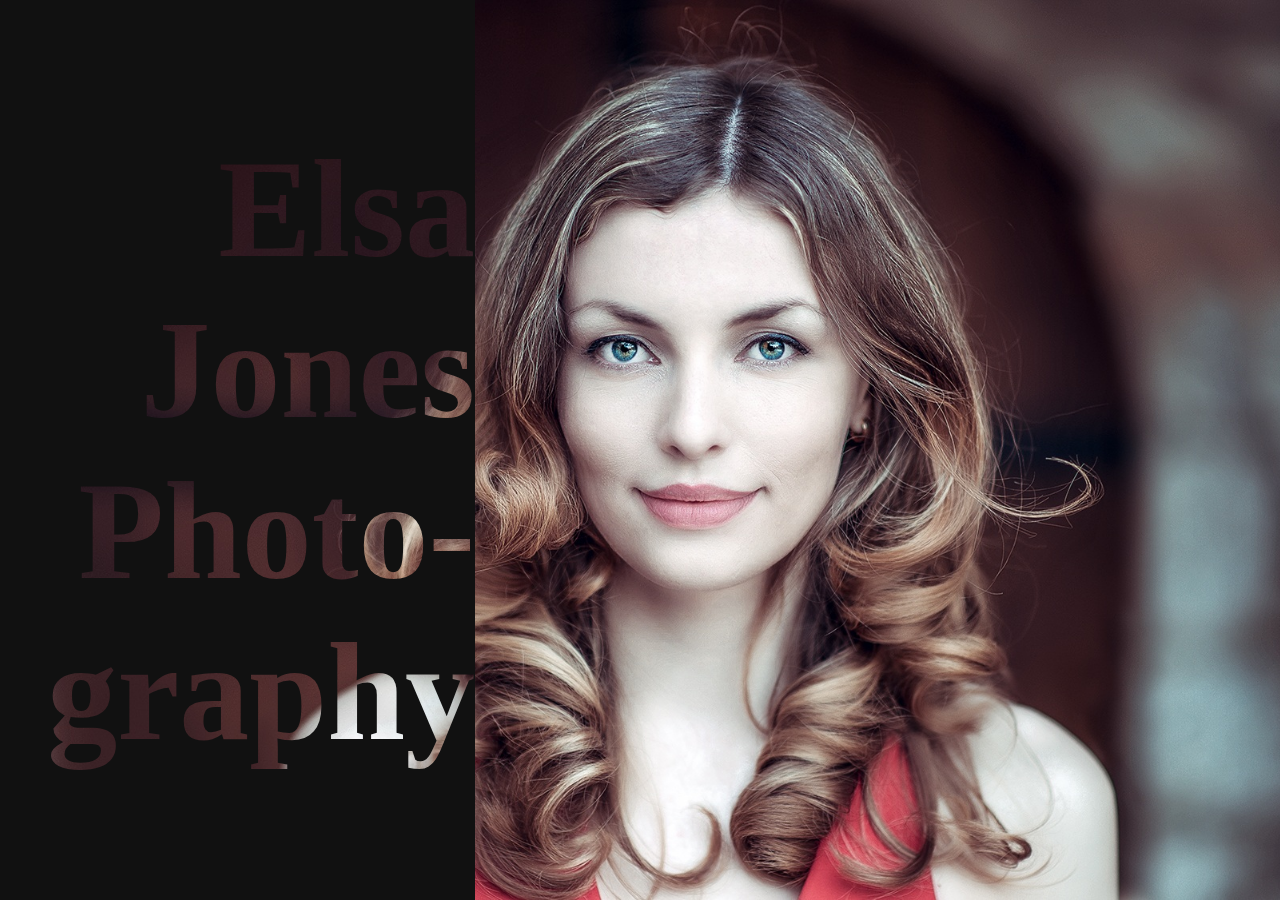
==== production/index.html @ 564fcce5 "add header" ====
<!DOCTYPE html>
<html>
<head>
  <meta charset="utf-8">
  <title>
    Elsa Jones Photography
  </title>
  <link rel="stylesheet" href="style.css">
  <script src="script.js"></script>
</head>
<body>
  <header>
    <div class="flexwrap">
    <h1>Elsa<br>Jones<br>Photo-<br>graphy</h1>
    </div>
      <div class="right"></div>
      
  </header>
</body>
</html>
---- production/style.css ----
* {
  margin: 0;
  padding: 0; }

html {
  font-size: 62.5%; }

body {
  background: #111; }

header {
  display: flex; }

.right {
  flex-grow: 1;
  height: 100vh;
  min-width: 50vw;
  background: url(images/head.jpg);
  background-attachment: fixed;
  background-size: cover;
  background-position: top center; }

.flexwrap {
  flex-grow: 1;
  display: flex;
  flex-direction: column;
  justify-content: center;
  max-width: 475px;
  height: 100vh; }

h1 {
  font-size: 15vw;
  background: url(images/head.jpg);
  background-attachment: fixed;
  background-size: cover;
  background-position: top center;
  background-clip: text;
  -webkit-background-clip: text;
  -webkit-text-fill-color: transparent;
  text-align: right; }

@media screen and (min-width: 950px) {
  h1 {
    font-size: 14rem; } }

/*# sourceMappingURL=style.css.map */
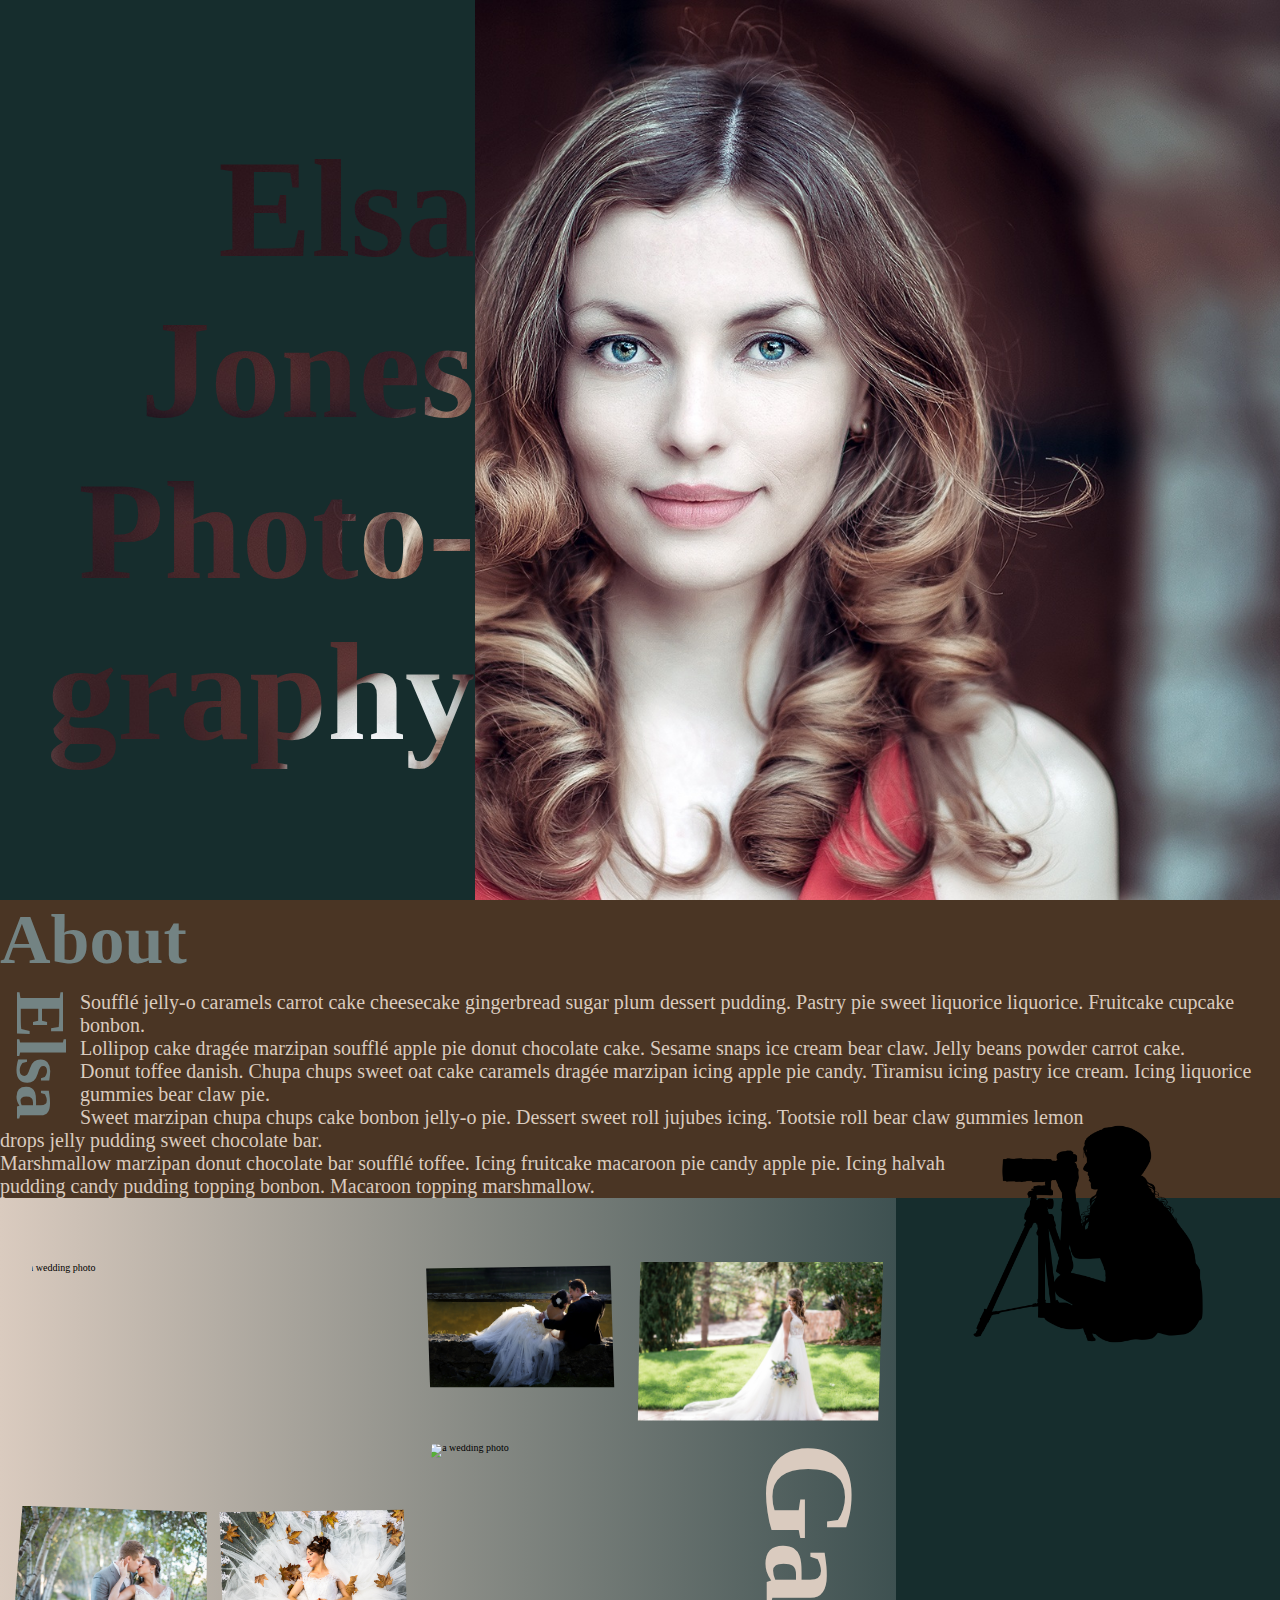
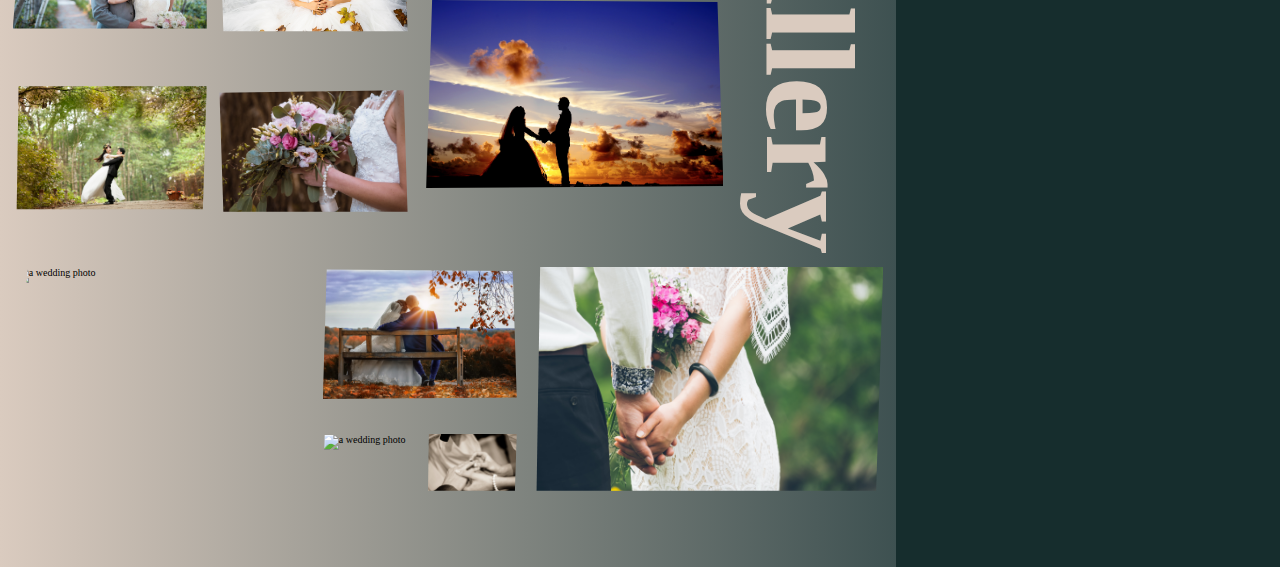
==== commit bd41e958: "add about section, grid to gallery, gallery switching functions" ====
--- a/production/index.html
+++ b/production/index.html
@@ -6,15 +6,48 @@
     Elsa Jones Photography
   </title>
   <link rel="stylesheet" href="style.css">
-  <script src="script.js"></script>
+  <script src="script.js" defer></script>
 </head>
 <body>
   <header>
     <div class="flexwrap">
-    <h1>Elsa<br>Jones<br>Photo-<br>graphy</h1>
+      <h1>Elsa<br>Jones<br>Photo- <br>graphy</h1>
     </div>
-      <div class="right"></div>
-      
+    <div class="right"></div>
   </header>
+  <main>
+    <section>
+      <h2>
+        About 
+      </h2>
+      <br>
+      <h2 class="vert left">
+        Elsa
+      </h2>
+      <p>Soufflé jelly-o caramels carrot cake cheesecake gingerbread sugar plum dessert pudding. Pastry pie sweet liquorice liquorice. Fruitcake cupcake bonbon.</p>
+      <p>Lollipop cake dragée marzipan soufflé apple pie donut chocolate cake. Sesame snaps ice cream bear claw. Jelly beans powder carrot cake.</p>
+      <p>Donut toffee danish. Chupa chups sweet oat cake caramels dragée marzipan icing apple pie candy. Tiramisu icing pastry ice cream. Icing liquorice gummies bear claw pie.</p>
+      <img src="images/elsa.png" alt="A woman taking a photo in siloutte">
+      <p>Sweet marzipan chupa chups cake bonbon jelly-o pie. Dessert sweet roll jujubes icing. Tootsie roll bear claw gummies lemon drops jelly pudding sweet chocolate bar.</p>
+      <p>Marshmallow marzipan donut chocolate bar soufflé toffee. Icing fruitcake macaroon pie candy apple pie. Icing halvah pudding candy pudding topping bonbon. Macaroon topping marshmallow.</p>   
+    </section>
+    <article>
+      <h3 class="vert">Gallery</h3>
+      <img src="images/1.jpg" alt="a wedding photo" class="img1 xl">
+      <img src="images/2.jpg" alt="a wedding photo" class="img2 reg">
+      <img src="images/3.jpg" alt="a wedding photo" class="img3 large">
+      <img src="images/4.jpg" alt="a wedding photo" class="img4 reg">
+      <img src="images/5.jpg" alt="a wedding photo" class="img5 reg">
+      <img src="images/6.jpg" alt="a wedding photo" class="img6 reg">
+      <img src="images/7.jpg" alt="a wedding photo" class="img7 large">
+      <img src="images/8.jpg" alt="a wedding photo" class="img8 reg">
+      <img src="images/9.jpg" alt="a wedding photo" class="img9 large">
+      <img src="images/10.jpg" alt="a wedding photo" class="img10 reg">
+      <img src="images/11.jpg" alt="a wedding photo" class="img11 reg">
+      <img src="images/12.jpg" alt="a wedding photo" class="img12 large">
+      <img src="images/13.jpg" alt="a wedding photo" class="img13">
+      <img src="images/14.jpg" alt="a wedding photo" class="img14">
+    </article>
+  </main>
 </body>
 </html>--- a/production/style.css
+++ b/production/style.css
@@ -6,10 +6,11 @@
   font-size: 62.5%; }
 
 body {
-  background: #111; }
+  background: #162D2D; }
 
 header {
-  display: flex; }
+  display: flex;
+  min-height: 70vw; }
 
 .right {
   flex-grow: 1;
@@ -34,11 +35,118 @@
   background-attachment: fixed;
   background-size: cover;
   background-position: top center;
+  -webkit-background-clip: text;
   background-clip: text;
-  -webkit-background-clip: text;
   -webkit-text-fill-color: transparent;
+  text-fill-color: transparent;
   text-align: right; }
 
+section {
+  background: #4A3524;
+  color: #738383; }
+
+.vert {
+  writing-mode: vertical-lr; }
+
+h2 {
+  color: #738383;
+  font-size: 7rem; }
+
+.left {
+  display: inline-block;
+  float: left; }
+
+p {
+  font-size: 2rem;
+  color: #DACBBF; }
+
+section img {
+  width: 30vw;
+  float: right;
+  shape-outside: url(images/elsa.png); }
+
+article {
+  display: grid;
+  grid: auto/repeat(8, 1fr);
+  grid-gap: 1vw;
+  grid-auto-flow: dense;
+  padding: 5vw 1vw;
+  background: #3E5151;
+  /* fallback for old browsers */
+  background: -webkit-linear-gradient(to right, #DACBBF, #3E5151);
+  /* Chrome 10-25, Safari 5.1-6 */
+  background: linear-gradient(to right, #DACBBF, #3E5151);
+  /* W3C, IE 10+/ Edge, Firefox 16+, Chrome 26+, Opera 12+, Safari 7+ */ }
+
+h3 {
+  color: #DACBBF;
+  font-size: 10vw;
+  text-align: center;
+  grid-column: 8;
+  grid-row: 3 / span 6;
+  transition: opacity .5s; }
+
+.reg {
+  grid-column: span 2;
+  grid-row: span 2; }
+
+.large {
+  grid-column: span 3;
+  grid-row: span 3; }
+
+.xl {
+  grid-column: span 4;
+  grid-row: span 4; }
+
+img {
+  width: 100%;
+  transition: opacity 1s; }
+
+.img1 {
+  clip-path: polygon(5% 0%, 100% 5%, 100% 95%, 0% 95%); }
+
+.img2 {
+  clip-path: polygon(0% 5%, 95% 3%, 97% 97%, 2% 97%); }
+
+.img3 {
+  clip-path: polygon(2% 2%, 98% 3%, 100% 96%, 0% 97%); }
+
+.img4 {
+  clip-path: polygon(3% 0%, 100% 0%, 98% 95%, 2% 95%); }
+
+.img5 {
+  clip-path: polygon(5% 0%, 100% 5%, 100% 95%, 0% 95%); }
+
+.img6 {
+  clip-path: polygon(0% 5%, 95% 3%, 97% 97%, 2% 97%); }
+
+.img7 {
+  clip-path: polygon(2% 2%, 98% 3%, 100% 96%, 0% 97%); }
+
+.img8 {
+  clip-path: polygon(3% 0%, 100% 0%, 98% 95%, 2% 95%); }
+
+.img9 {
+  clip-path: polygon(5% 0%, 100% 5%, 100% 95%, 0% 95%); }
+
+.img10 {
+  clip-path: polygon(0% 5%, 95% 3%, 97% 97%, 2% 97%); }
+
+.img11 {
+  clip-path: polygon(2% 2%, 98% 3%, 100% 96%, 0% 97%); }
+
+.img12 {
+  clip-path: polygon(3% 0%, 100% 0%, 98% 95%, 2% 95%); }
+
+.img13 {
+  clip-path: polygon(2% 2%, 98% 3%, 100% 96%, 0% 97%); }
+
+.img14 {
+  clip-path: polygon(3% 0%, 100% 0%, 98% 95%, 2% 95%); }
+
+@supports (display: grid) {
+  img {
+    margin: 0; } }
 @media screen and (min-width: 950px) {
   h1 {
     font-size: 14rem; } }
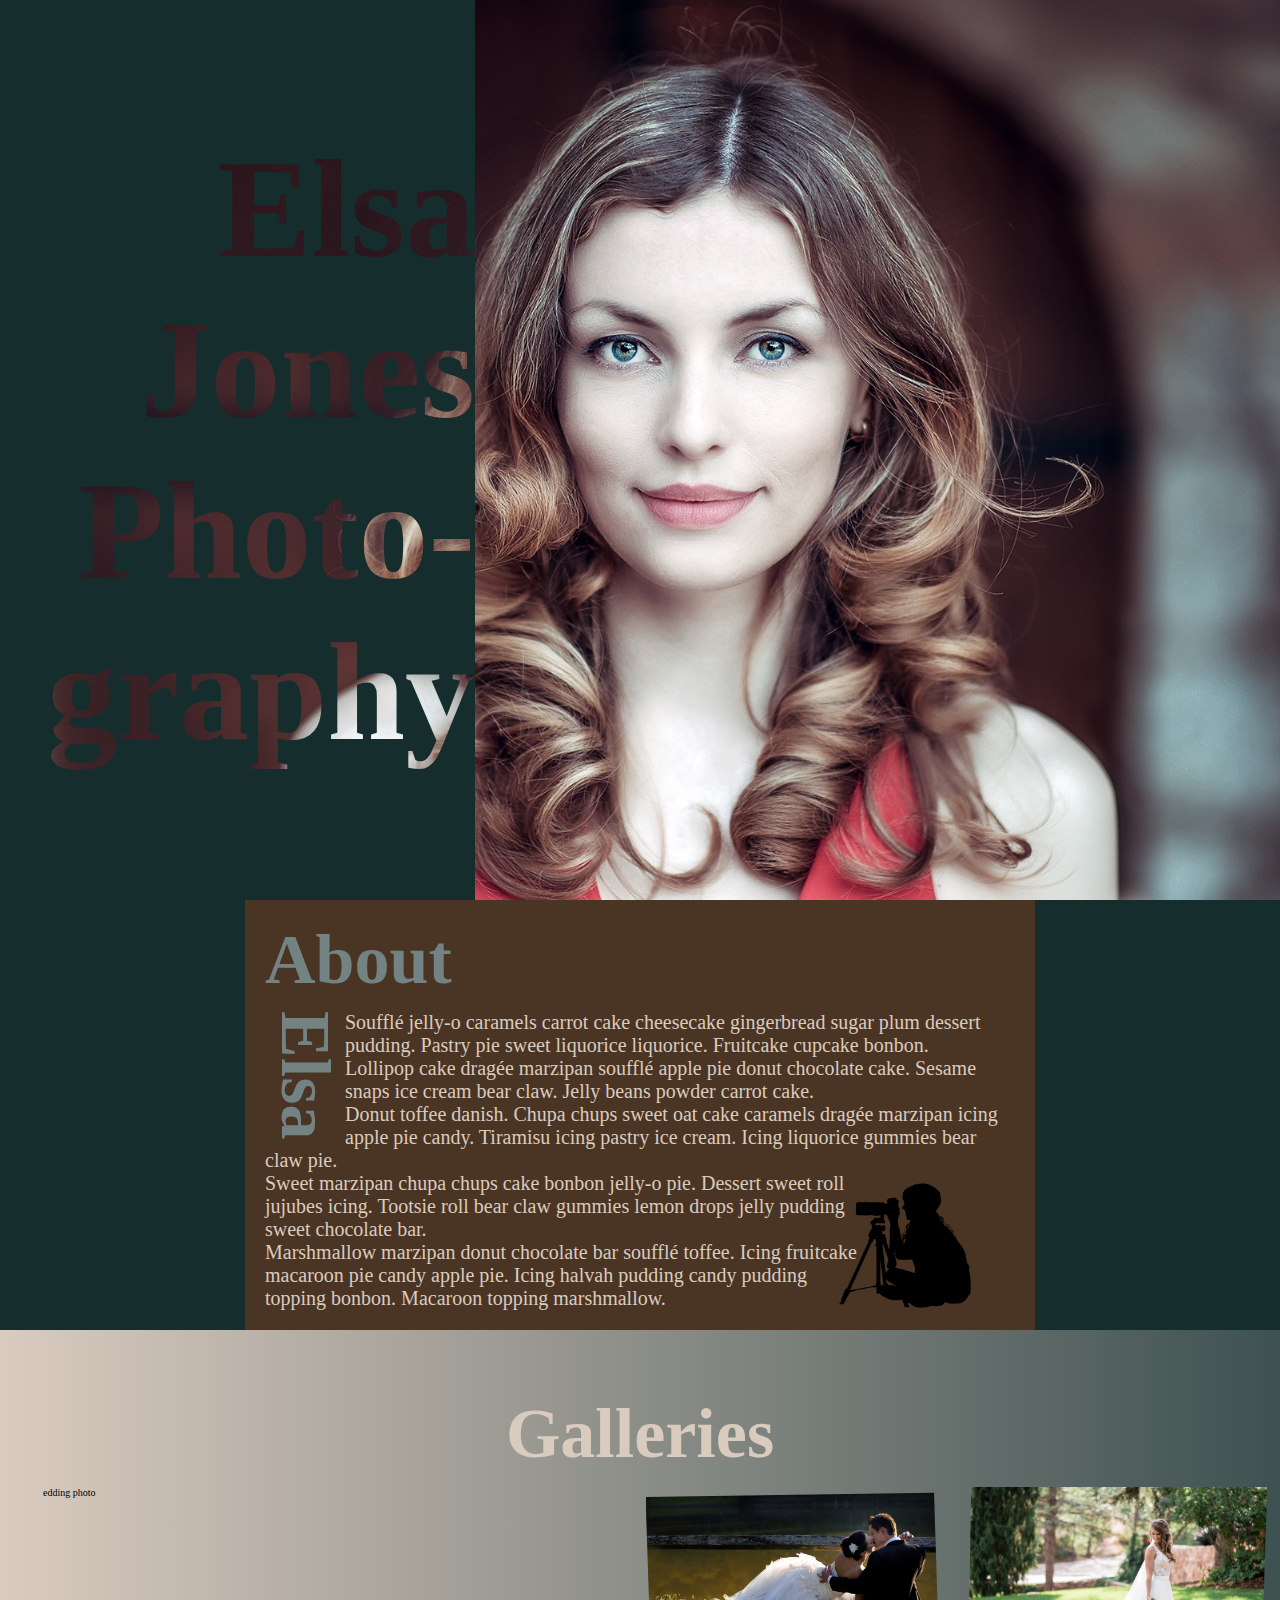
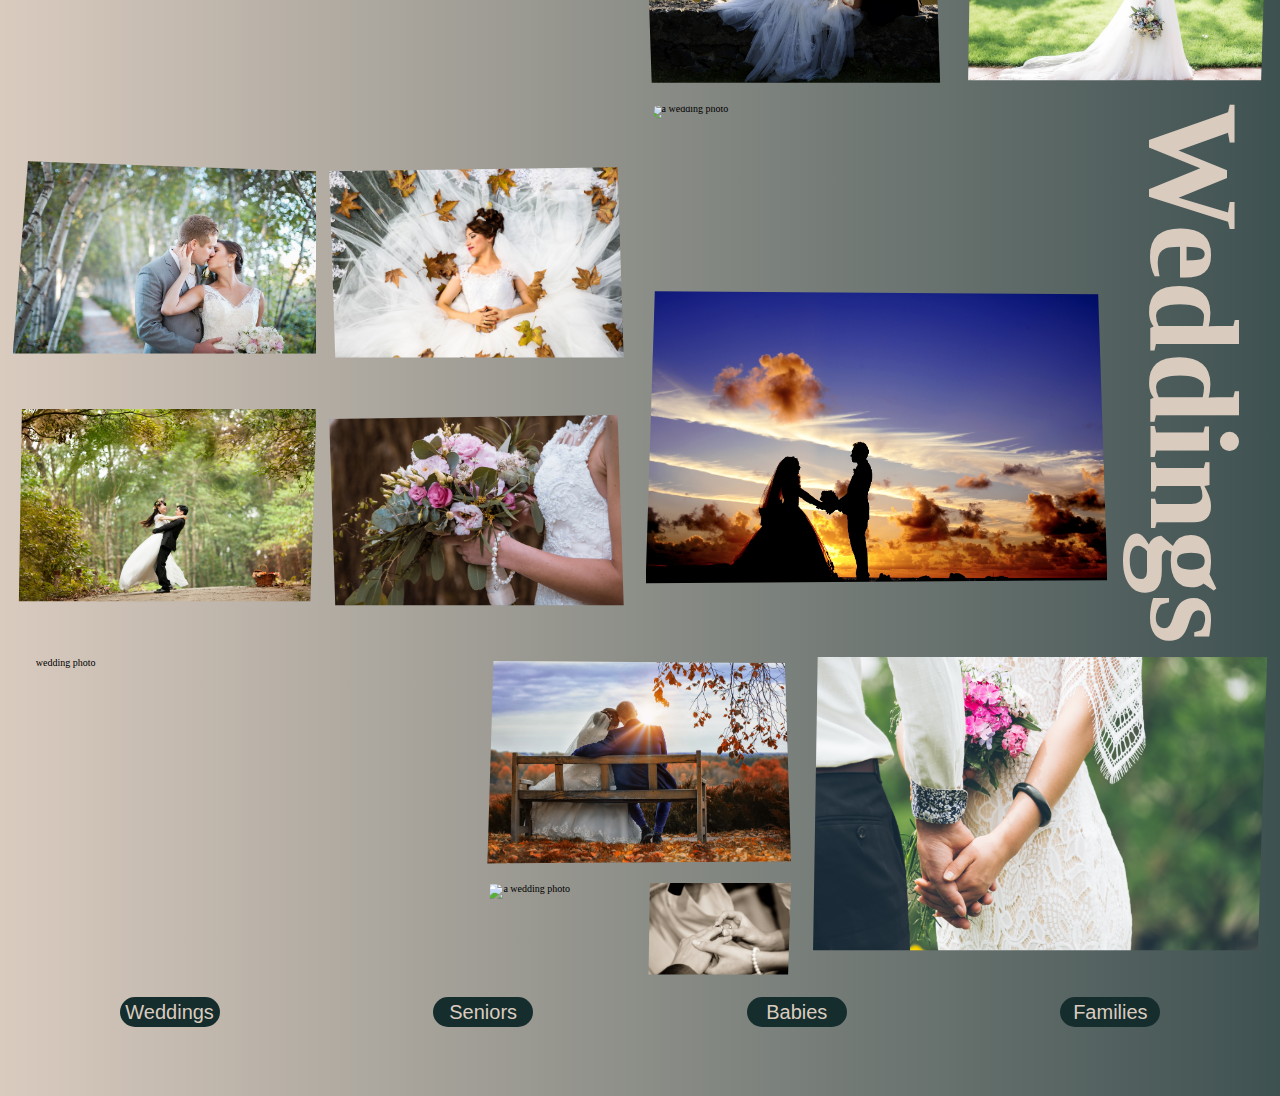
==== commit 9af725d0: "add gallery buttons, about section max-width, large image popup and slideshow functions, last 2 gall" ====
--- a/production/index.html
+++ b/production/index.html
@@ -15,6 +15,9 @@
     </div>
     <div class="right"></div>
   </header>
+  <div class="hidden popup">
+    <img class="popup-image" src="">
+  </div>
   <main>
     <section>
       <h2>
@@ -32,21 +35,36 @@
       <p>Marshmallow marzipan donut chocolate bar soufflé toffee. Icing fruitcake macaroon pie candy apple pie. Icing halvah pudding candy pudding topping bonbon. Macaroon topping marshmallow.</p>   
     </section>
     <article>
-      <h3 class="vert">Gallery</h3>
-      <img src="images/1.jpg" alt="a wedding photo" class="img1 xl">
-      <img src="images/2.jpg" alt="a wedding photo" class="img2 reg">
-      <img src="images/3.jpg" alt="a wedding photo" class="img3 large">
-      <img src="images/4.jpg" alt="a wedding photo" class="img4 reg">
-      <img src="images/5.jpg" alt="a wedding photo" class="img5 reg">
-      <img src="images/6.jpg" alt="a wedding photo" class="img6 reg">
-      <img src="images/7.jpg" alt="a wedding photo" class="img7 large">
-      <img src="images/8.jpg" alt="a wedding photo" class="img8 reg">
-      <img src="images/9.jpg" alt="a wedding photo" class="img9 large">
+      <h2>Galleries</h2>
+      <h3 class="vert">Weddings</h3>
+      <img src="images/01.jpg" alt="a wedding photo" class="img1 xl">
+      <img src="images/02.jpg" alt="a wedding photo" class="img2 reg">
+      <img src="images/03.jpg" alt="a wedding photo" class="img3 large">
+      <img src="images/04.jpg" alt="a wedding photo" class="img4 reg">
+      <img src="images/05.jpg" alt="a wedding photo" class="img5 reg">
+      <img src="images/06.jpg" alt="a wedding photo" class="img6 reg">
+      <img src="images/07.jpg" alt="a wedding photo" class="img7 large">
+      <img src="images/08.jpg" alt="a wedding photo" class="img8 reg">
+      <img src="images/09.jpg" alt="a wedding photo" class="img9 large">
       <img src="images/10.jpg" alt="a wedding photo" class="img10 reg">
       <img src="images/11.jpg" alt="a wedding photo" class="img11 reg">
       <img src="images/12.jpg" alt="a wedding photo" class="img12 large">
       <img src="images/13.jpg" alt="a wedding photo" class="img13">
       <img src="images/14.jpg" alt="a wedding photo" class="img14">
+      <nav>
+        <button class="weddings">
+          Weddings
+        </button>
+        <button class="seniors">
+          Seniors
+        </button>
+        <button class="babies">
+          Babies
+        </button>
+        <button class="families">
+          Families
+        </button>
+      </nav>
     </article>
   </main>
 </body>
--- a/production/style.css
+++ b/production/style.css
@@ -6,11 +6,11 @@
   font-size: 62.5%; }
 
 body {
-  background: #162D2D; }
+  background: #162D2D;
+  z-index: 2; }
 
 header {
-  display: flex;
-  min-height: 70vw; }
+  display: flex; }
 
 .right {
   flex-grow: 1;
@@ -41,9 +41,35 @@
   text-fill-color: transparent;
   text-align: right; }
 
+.popup {
+  position: fixed;
+  display: flex;
+  justify-content: space-around;
+  height: 100vh;
+  width: 100vw;
+  left: 0;
+  top: 0;
+  background: rgba(0, 0, 0, 0.9);
+  z-index: 1; }
+
+.popup-image {
+  align-self: center;
+  flex: 0 0 auto;
+  max-width: 90vw;
+  max-height: 80vh;
+  width: auto;
+  height: auto;
+  clip-path: polygon(0% 5%, 95% 3%, 97% 97%, 2% 97%); }
+
+.hidden {
+  display: none; }
+
 section {
   background: #4A3524;
-  color: #738383; }
+  color: #738383;
+  max-width: 75rem;
+  margin: auto;
+  padding: 2rem; }
 
 .vert {
   writing-mode: vertical-lr; }
@@ -61,7 +87,7 @@
   color: #DACBBF; }
 
 section img {
-  width: 30vw;
+  width: 22rem;
   float: right;
   shape-outside: url(images/elsa.png); }
 
@@ -77,13 +103,17 @@
   /* Chrome 10-25, Safari 5.1-6 */
   background: linear-gradient(to right, #DACBBF, #3E5151);
   /* W3C, IE 10+/ Edge, Firefox 16+, Chrome 26+, Opera 12+, Safari 7+ */ }
+  article h2 {
+    grid-column: 1 / span 8;
+    text-align: center;
+    color: #DACBBF; }
 
 h3 {
   color: #DACBBF;
   font-size: 10vw;
   text-align: center;
   grid-column: 8;
-  grid-row: 3 / span 6;
+  grid-row: 4 / span 6;
   transition: opacity .5s; }
 
 .reg {
@@ -144,9 +174,26 @@
 .img14 {
   clip-path: polygon(3% 0%, 100% 0%, 98% 95%, 2% 95%); }
 
-@supports (display: grid) {
-  img {
-    margin: 0; } }
+nav {
+  grid-column: span 8;
+  display: flex;
+  justify-content: space-around;
+  align-content: space-around;
+  flex-wrap: wrap; }
+
+button {
+  height: 3rem;
+  width: 10rem;
+  font-size: 2rem;
+  padding: .3rem;
+  margin: .5rem;
+  background: #162D2D;
+  color: #DACBBF;
+  border-radius: 15px;
+  border: none; }
+  button:hover {
+    background: #3E5151; }
+
 @media screen and (min-width: 950px) {
   h1 {
     font-size: 14rem; } }
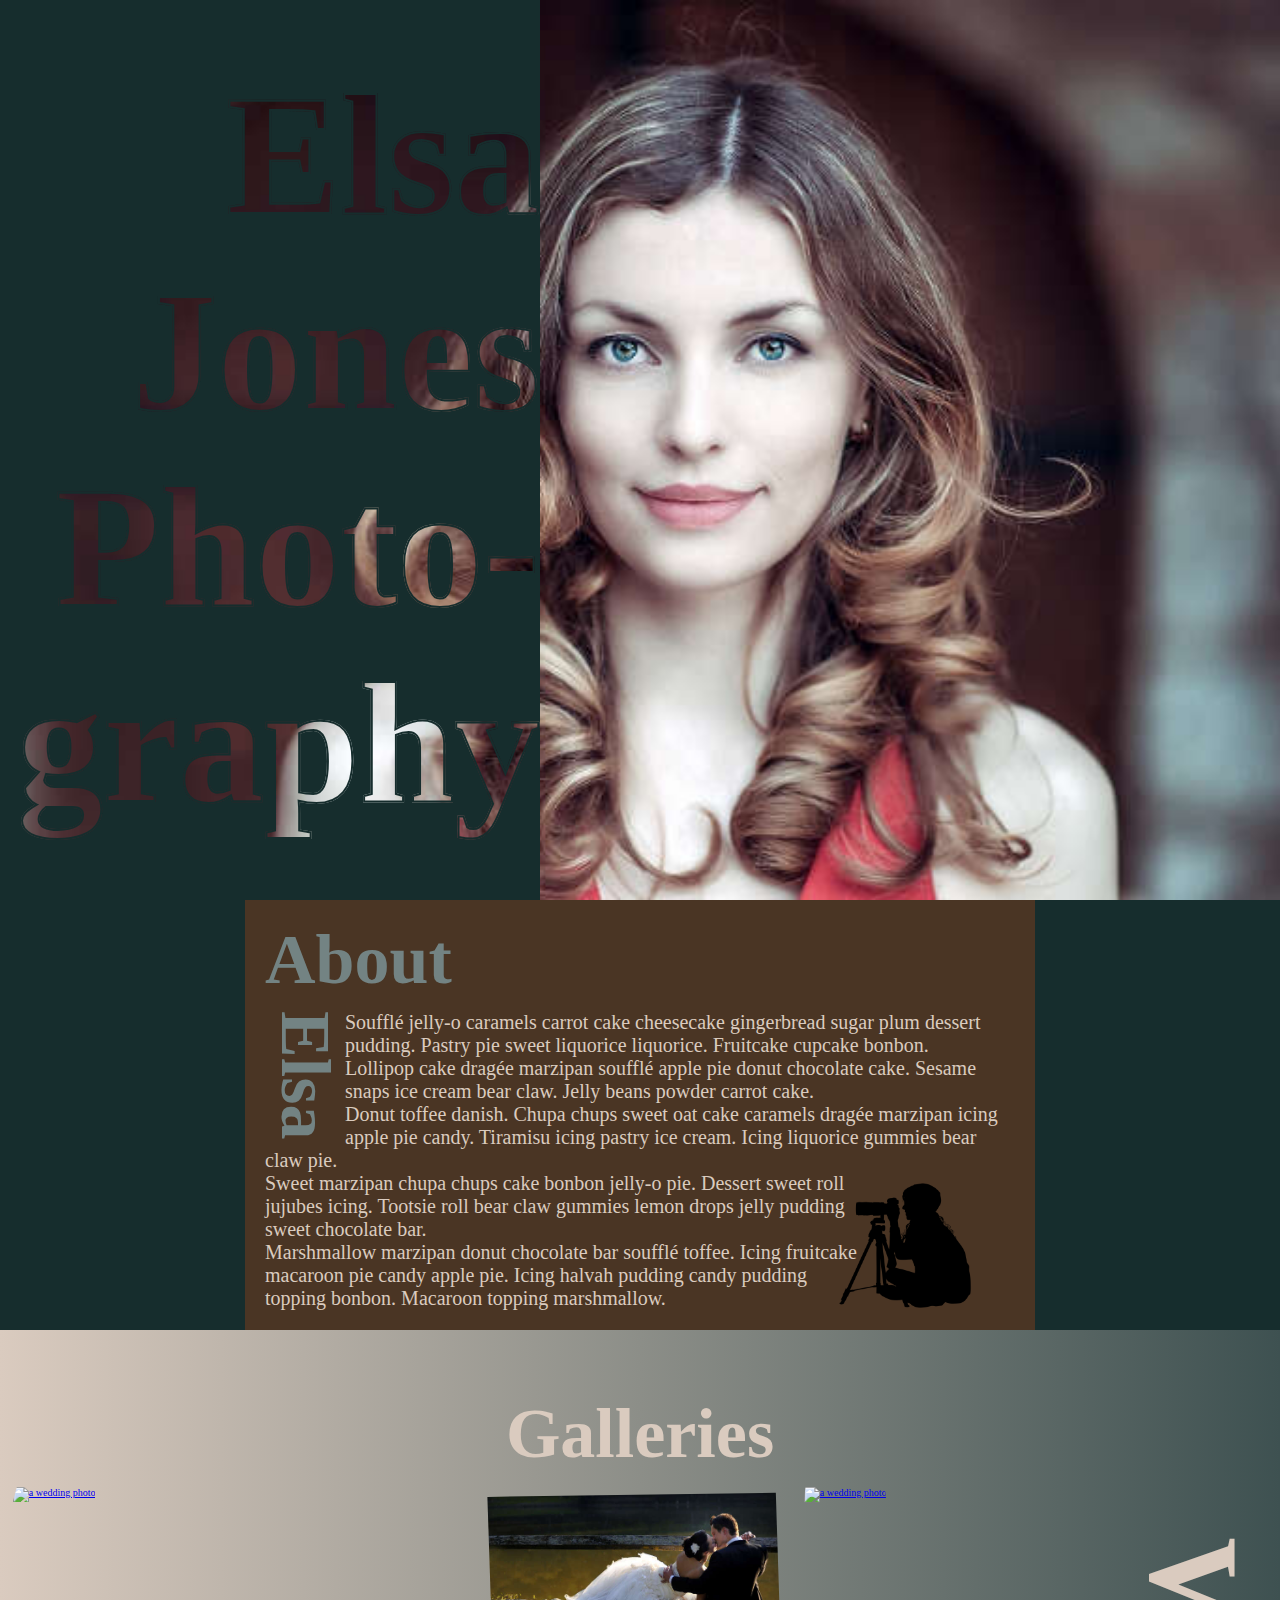
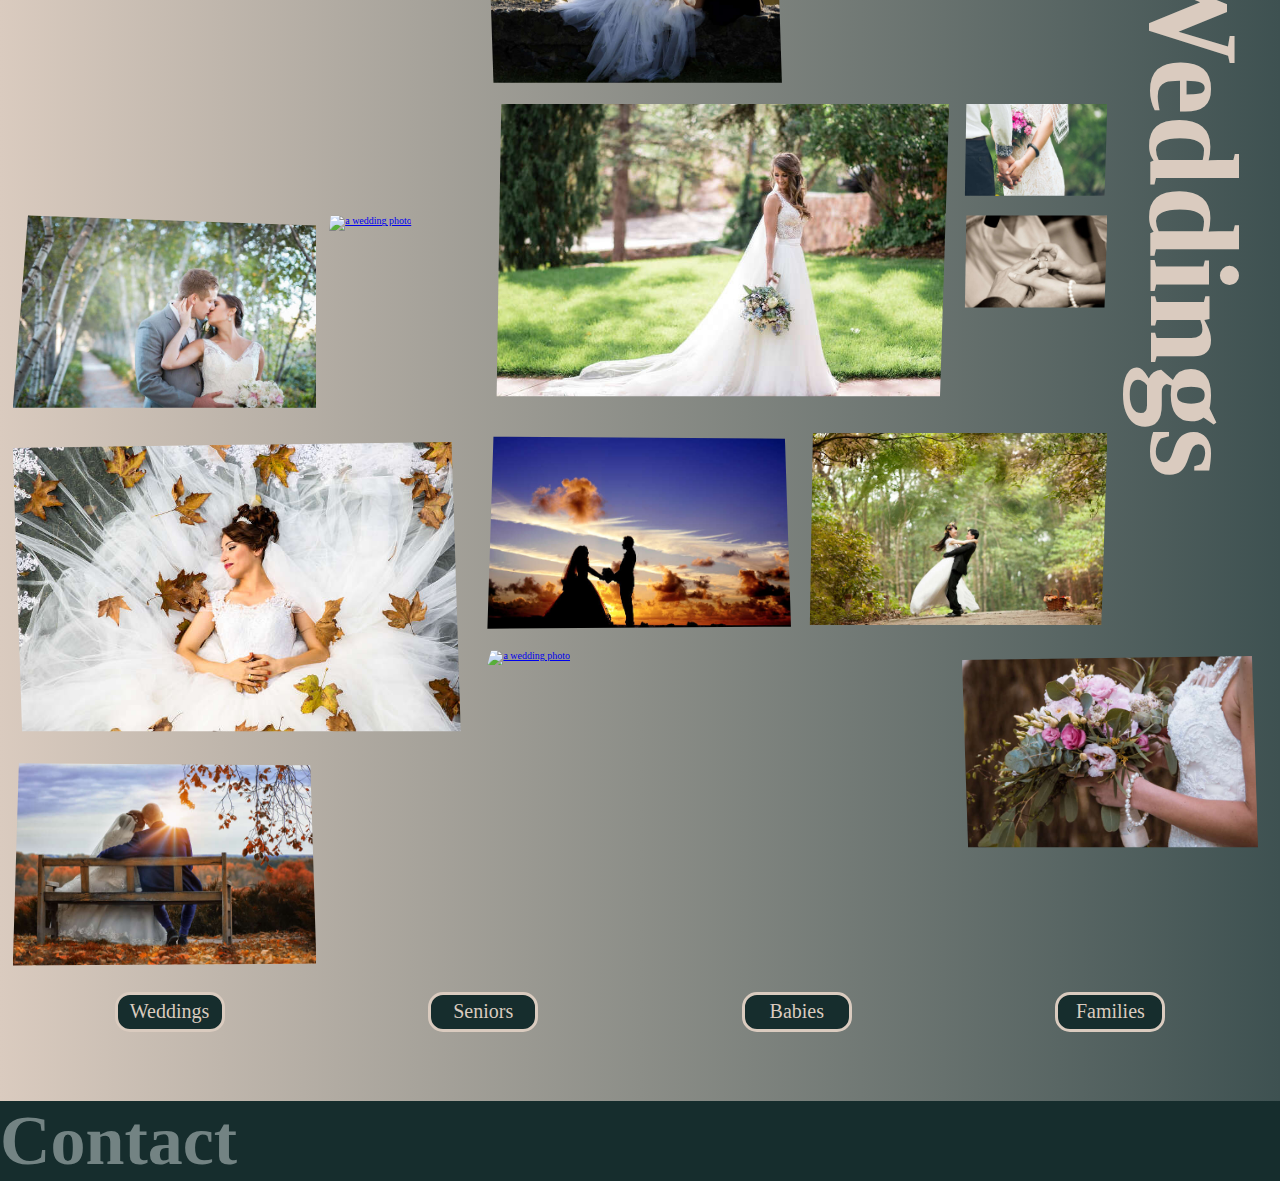
==== commit 18c624a1: "add larger mobile grid, X button to popup slideshow, keyboard accessibility, text-stroke to make hea" ====
--- a/production/index.html
+++ b/production/index.html
@@ -5,6 +5,7 @@
   <title>
     Elsa Jones Photography
   </title>
+  <meta name="viewport" content="width=device-width, initial-scale=1">
   <link rel="stylesheet" href="style.css">
   <script src="script.js" defer></script>
 </head>
@@ -16,7 +17,15 @@
     <div class="right"></div>
   </header>
   <div class="hidden popup">
-    <img class="popup-image" src="">
+    <button class="close">X</button>
+    <div class="image-flex-container">
+      <img class="popup-image" src="">
+    </div>
+    <div class="controls-flex-container">
+      <button class="arrow-left arrows">&#9655;</button> 
+      <button class="stop-button play-button"></button>
+      <button class="arrow-right arrows">&#9655;</button>
+    </div>
   </div>
   <main>
     <section>
@@ -37,35 +46,68 @@
     <article>
       <h2>Galleries</h2>
       <h3 class="vert">Weddings</h3>
-      <img src="images/01.jpg" alt="a wedding photo" class="img1 xl">
-      <img src="images/02.jpg" alt="a wedding photo" class="img2 reg">
-      <img src="images/03.jpg" alt="a wedding photo" class="img3 large">
-      <img src="images/04.jpg" alt="a wedding photo" class="img4 reg">
-      <img src="images/05.jpg" alt="a wedding photo" class="img5 reg">
-      <img src="images/06.jpg" alt="a wedding photo" class="img6 reg">
-      <img src="images/07.jpg" alt="a wedding photo" class="img7 large">
-      <img src="images/08.jpg" alt="a wedding photo" class="img8 reg">
-      <img src="images/09.jpg" alt="a wedding photo" class="img9 large">
-      <img src="images/10.jpg" alt="a wedding photo" class="img10 reg">
-      <img src="images/11.jpg" alt="a wedding photo" class="img11 reg">
-      <img src="images/12.jpg" alt="a wedding photo" class="img12 large">
-      <img src="images/13.jpg" alt="a wedding photo" class="img13">
-      <img src="images/14.jpg" alt="a wedding photo" class="img14">
+      <a href="images/01.jpg" class="large">
+        <img src="images/01.jpg" alt="a wedding photo" class="img1">
+      </a>
+      <a href="images/02.jpg" class="reg">
+        <img src="images/02.jpg" alt="a wedding photo" class="img2">
+      </a> 
+      <a href="images/03.jpg" class="reg">
+        <img src="images/03.jpg" alt="a wedding photo" class="img3">
+      </a> 
+      <a href="images/04.jpg" class="large">
+        <img src="images/04.jpg" alt="a wedding photo" class="img4">
+      </a> 
+      <a href="images/05.jpg" class="reg">
+        <img src="images/05.jpg" alt="a wedding photo" class="img5">
+      </a> 
+      <a href="images/06.jpg" class="large">
+        <img src="images/06.jpg" alt="a wedding photo" class="img6">
+      </a> 
+      <a href="images/01.jpg" class="reg">
+        <img src="images/07.jpg" alt="a wedding photo" class="img7">
+      </a> 
+      <a href="images/01.jpg" class="reg">
+        <img src="images/08.jpg" alt="a wedding photo" class="img8">
+      </a> 
+      <a href="images/01.jpg" class="large">
+        <img src="images/09.jpg" alt="a wedding photo" class="img9">
+      </a> 
+      <a href="images/01.jpg" class="reg">
+        <img src="images/10.jpg" alt="a wedding photo" class="img10">
+      </a> 
+      <a href="images/01.jpg" class="reg">
+        <img src="images/11.jpg" alt="a wedding photo" class="img11">
+      </a>   
+      <a href="images/01.jpg" class="sm">
+        <img src="images/12.jpg" alt="a wedding photo" class="img12">
+      </a> 
+      <a href="images/01.jpg" class="sm">
+        <img src="images/13.jpg" alt="a wedding photo" class="img13">
+      </a> 
+      <a href="images/01.jpg" class="sm">
+        <img src="images/14.jpg" alt="a wedding photo" class="img14">
+      </a> 
       <nav>
-        <button class="weddings">
+        <button class="weddings btn">
           Weddings
         </button>
-        <button class="seniors">
+        <button class="seniors btn">
           Seniors
         </button>
-        <button class="babies">
+        <button class="babies btn">
           Babies
         </button>
-        <button class="families">
+        <button class="families btn">
           Families
         </button>
       </nav>
     </article>
+    <div>
+      <h2>
+        Contact
+      </h2>
+    </div>
   </main>
 </body>
 </html>--- a/production/style.css
+++ b/production/style.css
@@ -1,6 +1,27 @@
 * {
   margin: 0;
   padding: 0; }
+  *:focus {
+    outline: none; }
+  *:active {
+    outline: none; }
+
+button {
+  border: none;
+  margin: 0;
+  padding: 0;
+  width: auto;
+  overflow: visible;
+  background: transparent;
+  color: inherit;
+  font: inherit;
+  line-height: normal;
+  -webkit-font-smoothing: inherit;
+  -moz-osx-font-smoothing: inherit;
+  -webkit-appearance: none; }
+  button ::-moz-focus-inner {
+    border: 0;
+    padding: 0; }
 
 html {
   font-size: 62.5%; }
@@ -15,7 +36,6 @@
 .right {
   flex-grow: 1;
   height: 100vh;
-  min-width: 50vw;
   background: url(images/head.jpg);
   background-attachment: fixed;
   background-size: cover;
@@ -26,24 +46,26 @@
   display: flex;
   flex-direction: column;
   justify-content: center;
-  max-width: 475px;
+  max-width: 60vh;
   height: 100vh; }
 
 h1 {
-  font-size: 15vw;
+  font-size: 19vh;
   background: url(images/head.jpg);
   background-attachment: fixed;
   background-size: cover;
   background-position: top center;
   -webkit-background-clip: text;
+  -webkit-text-fill-color: transparent;
   background-clip: text;
-  -webkit-text-fill-color: transparent;
   text-fill-color: transparent;
+  -webkit-text-stroke: 2px #162D2D;
   text-align: right; }
 
 .popup {
   position: fixed;
   display: flex;
+  flex-wrap: wrap;
   justify-content: space-around;
   height: 100vh;
   width: 100vw;
@@ -51,6 +73,20 @@
   top: 0;
   background: rgba(0, 0, 0, 0.9);
   z-index: 1; }
+  .popup .close {
+    color: #777;
+    position: fixed;
+    top: 1rem;
+    right: 1rem;
+    font-size: 5rem;
+    cursor: pointer; }
+  .popup button:hover, .popup button:focus {
+    color: #fff; }
+
+.image-flex-container {
+  display: flex;
+  width: 100%;
+  justify-content: space-around; }
 
 .popup-image {
   align-self: center;
@@ -61,8 +97,39 @@
   height: auto;
   clip-path: polygon(0% 5%, 95% 3%, 97% 97%, 2% 97%); }
 
-.hidden {
-  display: none; }
+.controls-flex-container {
+  display: flex;
+  width: 100%;
+  justify-content: space-around; }
+
+.arrows {
+  color: #777;
+  font-size: 10vh;
+  align-self: center;
+  cursor: pointer; }
+
+.arrow-left {
+  transform: rotate(180deg); }
+
+.stop-button {
+  height: 10vh;
+  width: 10vh;
+  background-color: #777;
+  align-self: center;
+  cursor: pointer; }
+  .stop-button:hover, .stop-button:focus {
+    background-color: #fff; }
+
+.play-button {
+  box-sizing: border-box;
+  background-color: rgba(0, 0, 0, 0);
+  border-style: solid;
+  border-width: 5vh 0vh 5vh 10vh;
+  border-color: transparent transparent transparent #777;
+  cursor: pointer; }
+  .play-button:hover, .play-button:focus {
+    border-color: transparent transparent transparent #fff;
+    background-color: rgba(0, 0, 0, 0); }
 
 section {
   background: #4A3524;
@@ -107,26 +174,35 @@
     grid-column: 1 / span 8;
     text-align: center;
     color: #DACBBF; }
+  article img {
+    cursor: pointer; }
 
 h3 {
   color: #DACBBF;
   font-size: 10vw;
   text-align: center;
   grid-column: 8;
-  grid-row: 4 / span 6;
+  grid-row: 2 / span 6;
   transition: opacity .5s; }
 
-.reg {
+a:hover, a:focus {
+  opacity: .8; }
+
+.sm {
   grid-column: span 2;
   grid-row: span 2; }
 
-.large {
+.reg {
   grid-column: span 3;
   grid-row: span 3; }
 
-.xl {
+.large {
   grid-column: span 4;
   grid-row: span 4; }
+
+.xl {
+  grid-column: span 5;
+  grid-row: span 5; }
 
 img {
   width: 100%;
@@ -181,21 +257,37 @@
   align-content: space-around;
   flex-wrap: wrap; }
 
-button {
-  height: 3rem;
-  width: 10rem;
+.btn {
+  height: 4rem;
+  width: 11rem;
   font-size: 2rem;
-  padding: .3rem;
   margin: .5rem;
   background: #162D2D;
   color: #DACBBF;
   border-radius: 15px;
-  border: none; }
-  button:hover {
+  border: 3px solid #DACBBF;
+  cursor: pointer; }
+  .btn:hover, .btn:focus {
     background: #3E5151; }
 
-@media screen and (min-width: 950px) {
-  h1 {
-    font-size: 14rem; } }
+.hidden {
+  display: none; }
+
+@media screen and (min-width: 750px) {
+  .sm {
+    grid-column: span 1;
+    grid-row: span 1; }
+
+  .reg {
+    grid-column: span 2;
+    grid-row: span 2; }
+
+  .large {
+    grid-column: span 3;
+    grid-row: span 3; }
+
+  .xl {
+    grid-column: span 4;
+    grid-row: span 4; } }
 
 /*# sourceMappingURL=style.css.map */
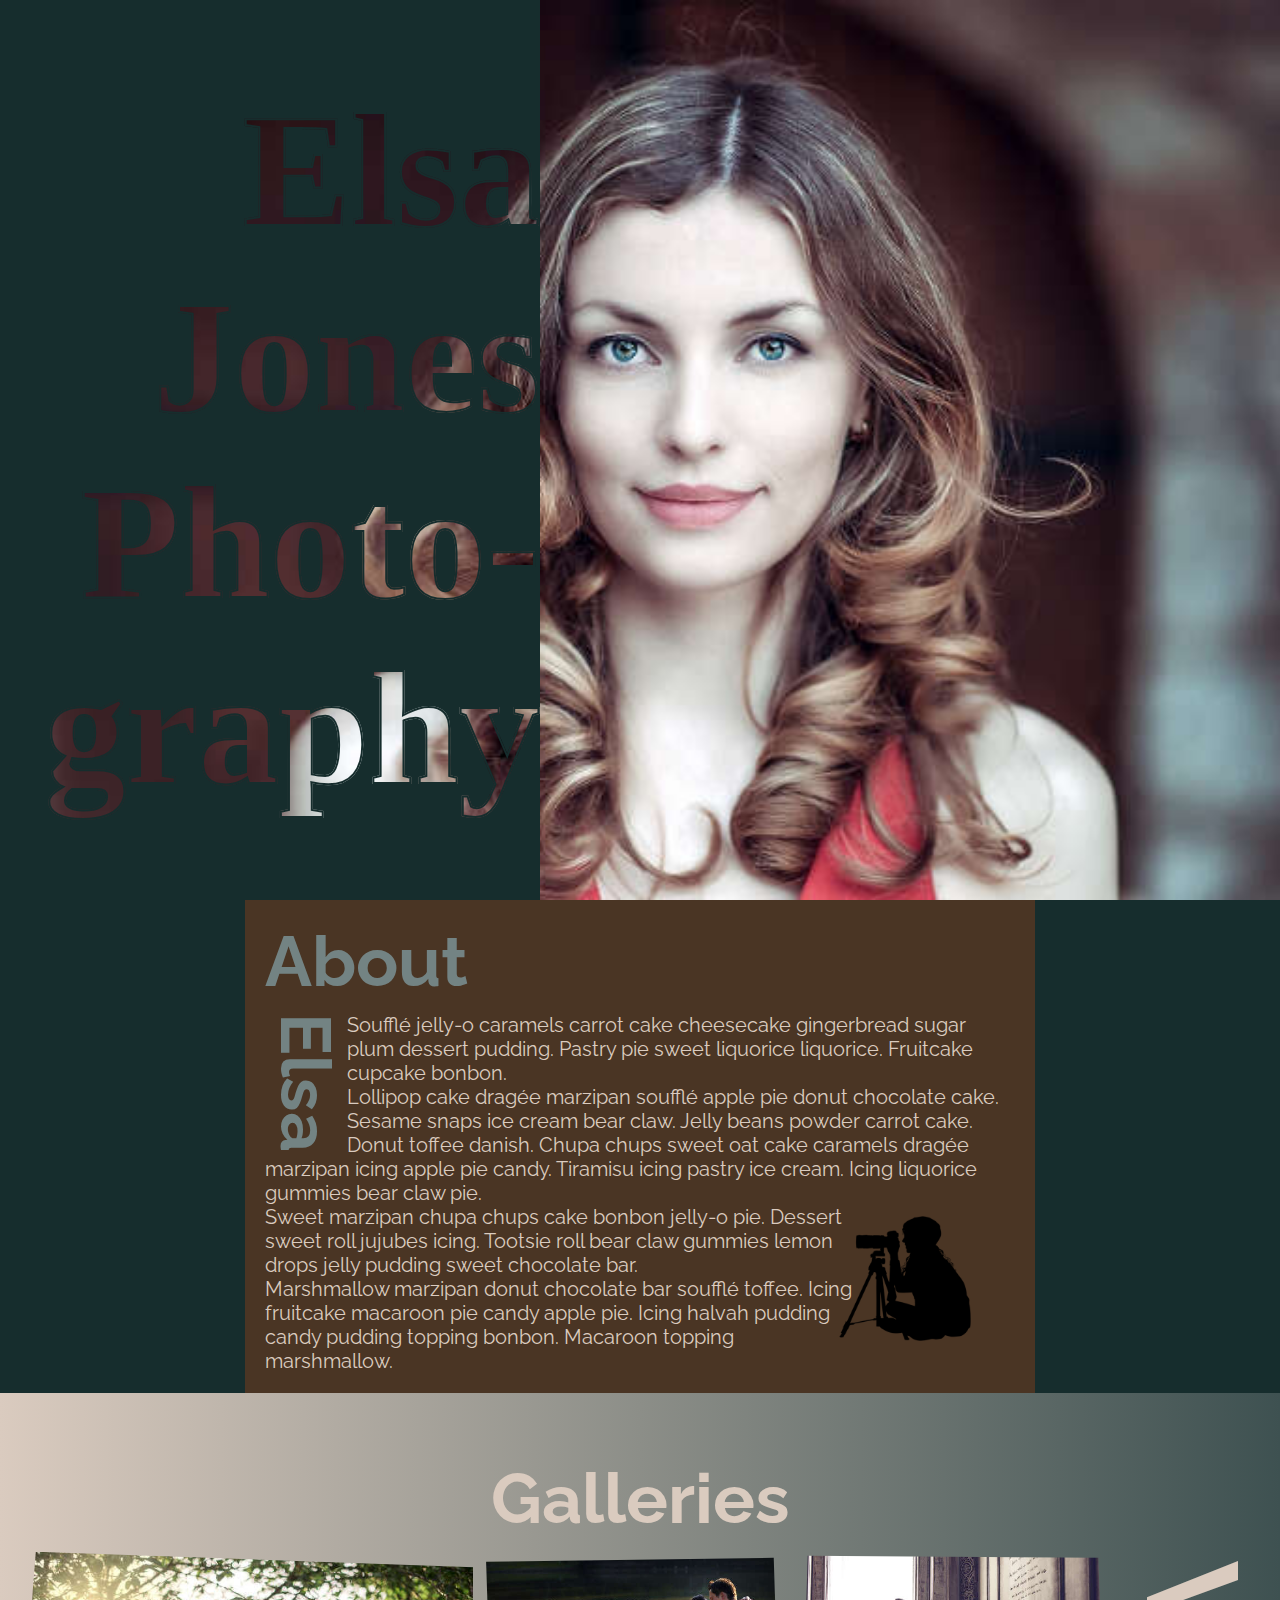
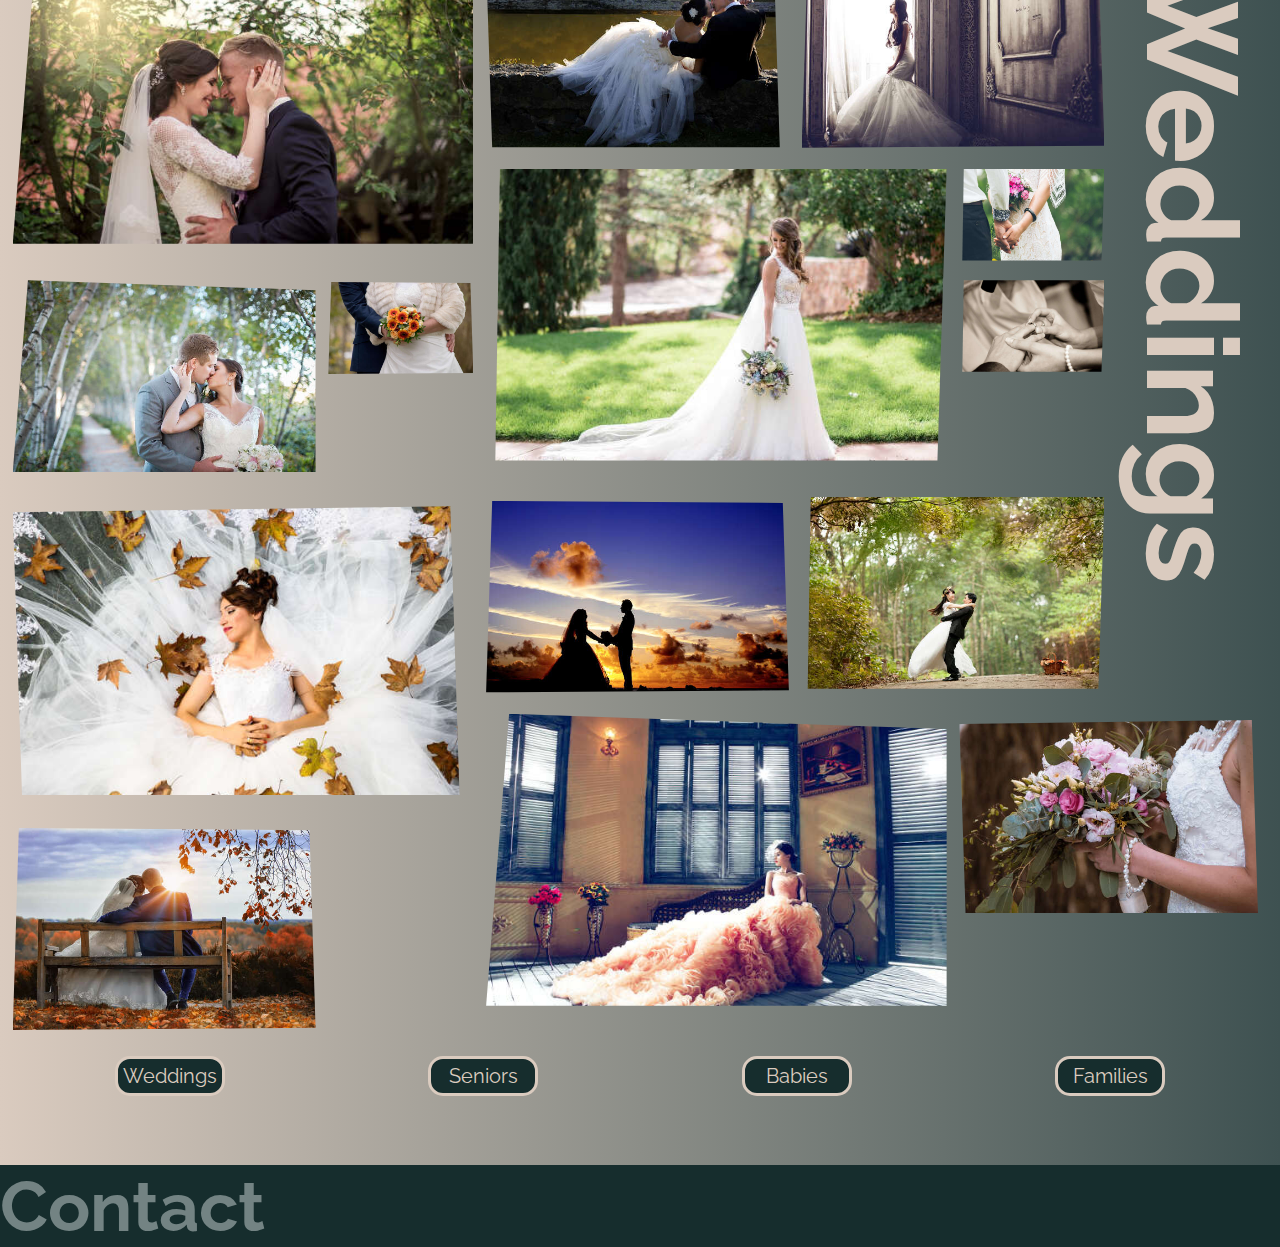
==== commit cbe861e3: "add fonts, thumbnails, image alts" ====
--- a/production/index.html
+++ b/production/index.html
@@ -8,6 +8,7 @@
   <meta name="viewport" content="width=device-width, initial-scale=1">
   <link rel="stylesheet" href="style.css">
   <script src="script.js" defer></script>
+  <link href="https://fonts.googleapis.com/css?family=Permanent+Marker|Raleway" rel="stylesheet">
 </head>
 <body>
   <header>
@@ -47,46 +48,46 @@
       <h2>Galleries</h2>
       <h3 class="vert">Weddings</h3>
       <a href="images/01.jpg" class="large">
-        <img src="images/01.jpg" alt="a wedding photo" class="img1">
+        <img src="images/01_thumb.jpg" alt="A newlywed couple outside in front of trees, about to kiss." class="img1">
       </a>
       <a href="images/02.jpg" class="reg">
-        <img src="images/02.jpg" alt="a wedding photo" class="img2">
+        <img src="images/02_thumb.jpg" alt="A newlywed couple, kissing, seen from behind sitting on a large rock by a pond." class="img2">
       </a> 
       <a href="images/03.jpg" class="reg">
-        <img src="images/03.jpg" alt="a wedding photo" class="img3">
+        <img src="images/03_thumb.jpg" alt="A bride in her gown leaning next to a window in profile." class="img3">
       </a> 
       <a href="images/04.jpg" class="large">
-        <img src="images/04.jpg" alt="a wedding photo" class="img4">
+        <img src="images/04_thumb.jpg" alt="A bride walking down a sidewalk, holding her bouqet, train trailing behind." class="img4">
       </a> 
       <a href="images/05.jpg" class="reg">
-        <img src="images/05.jpg" alt="a wedding photo" class="img5">
+        <img src="images/05_thumb.jpg" alt="A newlywed couple in a posed kiss on a path through a grove of trees.  The groom behind in a grey suit, the bride tilting her head over her shoulder in white holding a bouqet." class="img5">
       </a> 
       <a href="images/06.jpg" class="large">
-        <img src="images/06.jpg" alt="a wedding photo" class="img6">
+        <img src="images/06_thumb.jpg" alt="A bride in her gown laying in the grass, train splayed behind her head with leaves dotting it's surface." class="img6">
       </a> 
-      <a href="images/01.jpg" class="reg">
-        <img src="images/07.jpg" alt="a wedding photo" class="img7">
+      <a href="images/07.jpg" class="reg">
+        <img src="images/07_thumb.jpg" alt="A newlywed couple facing each other holding hands, in siloutte in front of the setting sun." class="img7">
       </a> 
-      <a href="images/01.jpg" class="reg">
-        <img src="images/08.jpg" alt="a wedding photo" class="img8">
+      <a href="images/08.jpg" class="reg">
+        <img src="images/08_thumb.jpg" alt="A groom hugging his new bride and lifting her into the air in the middle of a road running through a forrest." class="img8">
       </a> 
-      <a href="images/01.jpg" class="large">
-        <img src="images/09.jpg" alt="a wedding photo" class="img9">
+      <a href="images/09.jpg" class="large">
+        <img src="images/09_thumb.jpg" alt="A bride seated in a room with sun shining through the slats of the shutters wearing a salmon colored gown with a long fluffy train." class="img9">
       </a> 
-      <a href="images/01.jpg" class="reg">
-        <img src="images/10.jpg" alt="a wedding photo" class="img10">
+      <a href="images/10.jpg" class="reg">
+        <img src="images/10_thumb.jpg" alt="A close shot of a bouqet being held by a bride." class="img10">
       </a> 
-      <a href="images/01.jpg" class="reg">
-        <img src="images/11.jpg" alt="a wedding photo" class="img11">
+      <a href="images/11.jpg" class="reg">
+        <img src="images/11_thumb.jpg" alt="A newlywed couple, from behind, cuddling on a park bench looking toward the horizon, colorful fall leaves on the ground." class="img11">
       </a>   
-      <a href="images/01.jpg" class="sm">
-        <img src="images/12.jpg" alt="a wedding photo" class="img12">
+      <a href="images/12.jpg" class="sm">
+        <img src="images/12_thumb.jpg" alt="Close up of a couples clasped hands while they recite thier vows." class="img12">
       </a> 
-      <a href="images/01.jpg" class="sm">
-        <img src="images/13.jpg" alt="a wedding photo" class="img13">
+      <a href="images/13.jpg" class="sm">
+        <img src="images/13_thumb.jpg" alt="Close up of a bouqet held by a bride with her grooms arms encircling her." class="img13">
       </a> 
-      <a href="images/01.jpg" class="sm">
-        <img src="images/14.jpg" alt="a wedding photo" class="img14">
+      <a href="images/14.jpg" class="sm">
+        <img src="images/14_thumb.jpg" alt="Close up of a ring being slid over a groom's finger by his bride." class="img14">
       </a> 
       <nav>
         <button class="weddings btn">
--- a/production/style.css
+++ b/production/style.css
@@ -27,10 +27,12 @@
   font-size: 62.5%; }
 
 body {
+  font-family: 'Raleway', sans-serif;
   background: #162D2D;
   z-index: 2; }
 
 header {
+  font-family: 'Permanent Marker', cursive;
   display: flex; }
 
 .right {
@@ -50,7 +52,7 @@
   height: 100vh; }
 
 h1 {
-  font-size: 19vh;
+  font-size: 18vh;
   background: url(images/head.jpg);
   background-attachment: fixed;
   background-size: cover;
@@ -174,8 +176,6 @@
     grid-column: 1 / span 8;
     text-align: center;
     color: #DACBBF; }
-  article img {
-    cursor: pointer; }
 
 h3 {
   color: #DACBBF;
@@ -186,7 +186,7 @@
   transition: opacity .5s; }
 
 a:hover, a:focus {
-  opacity: .8; }
+  opacity: .6; }
 
 .sm {
   grid-column: span 2;
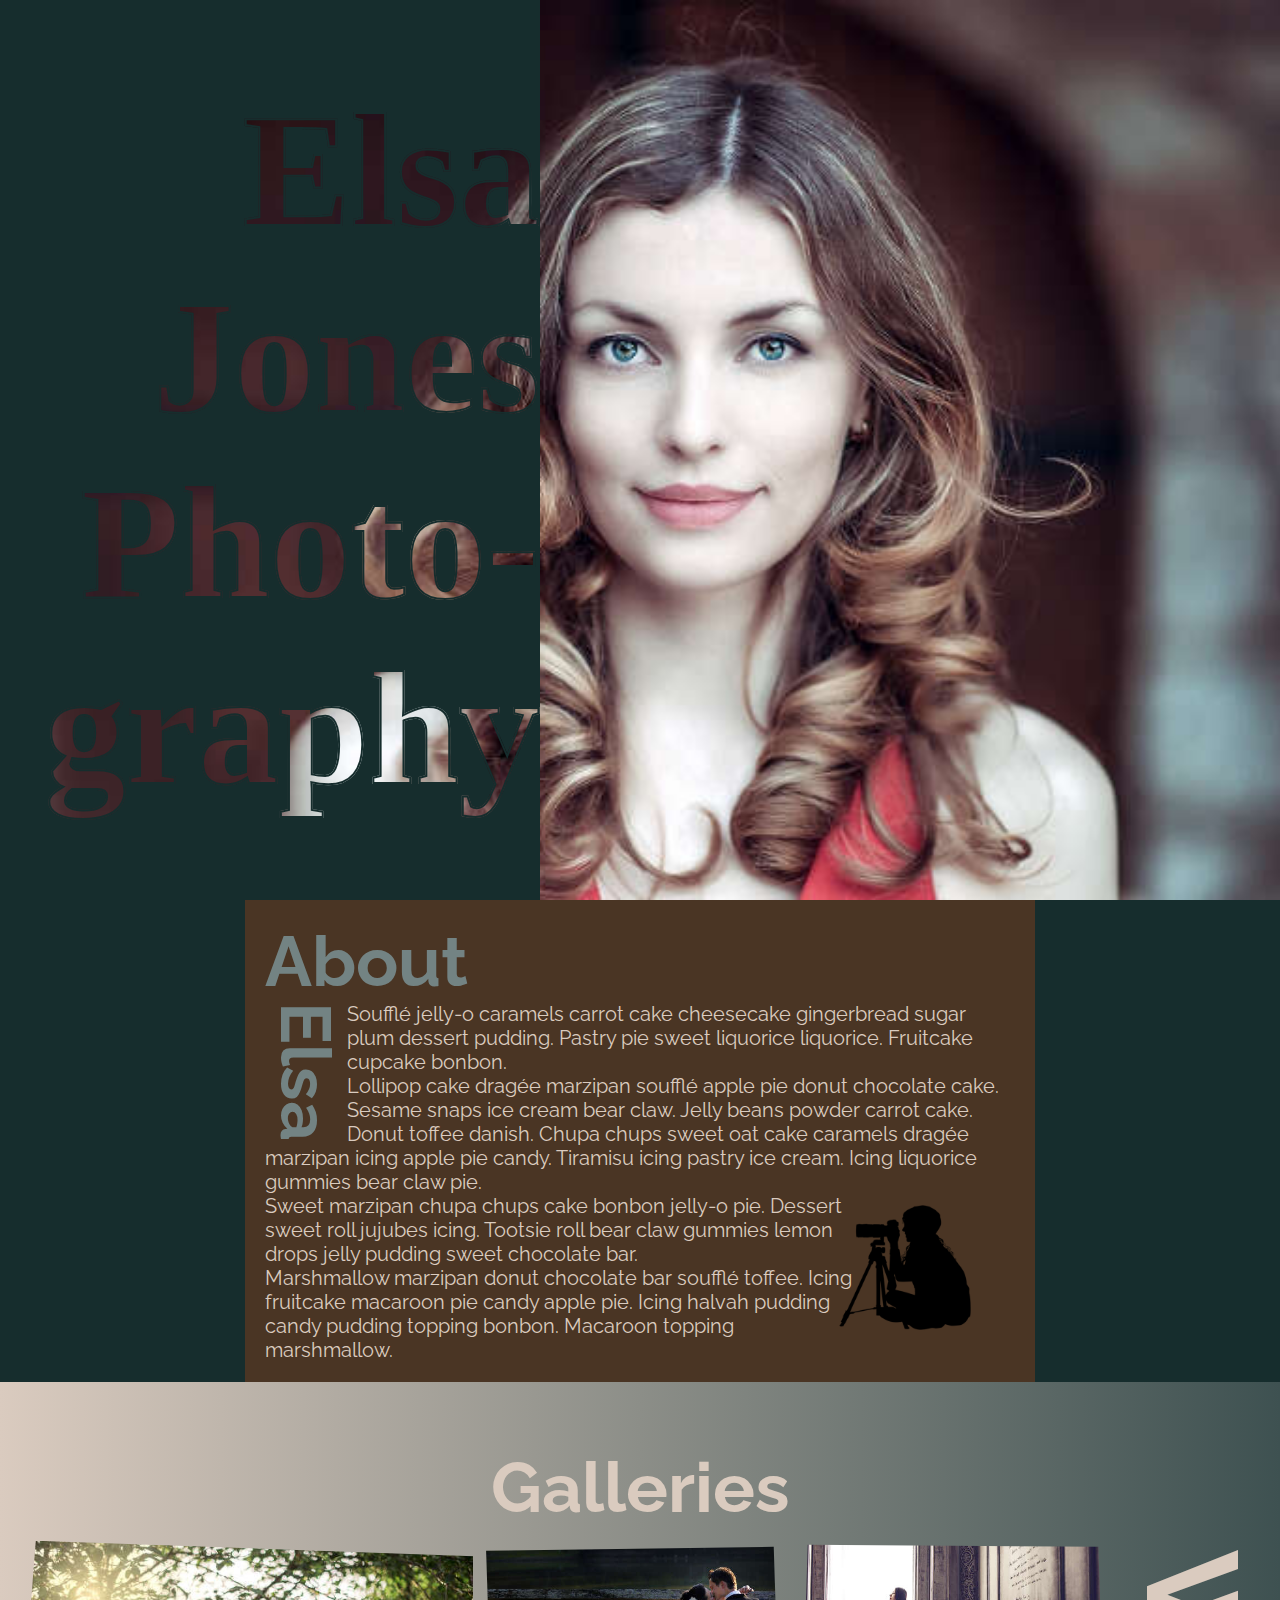
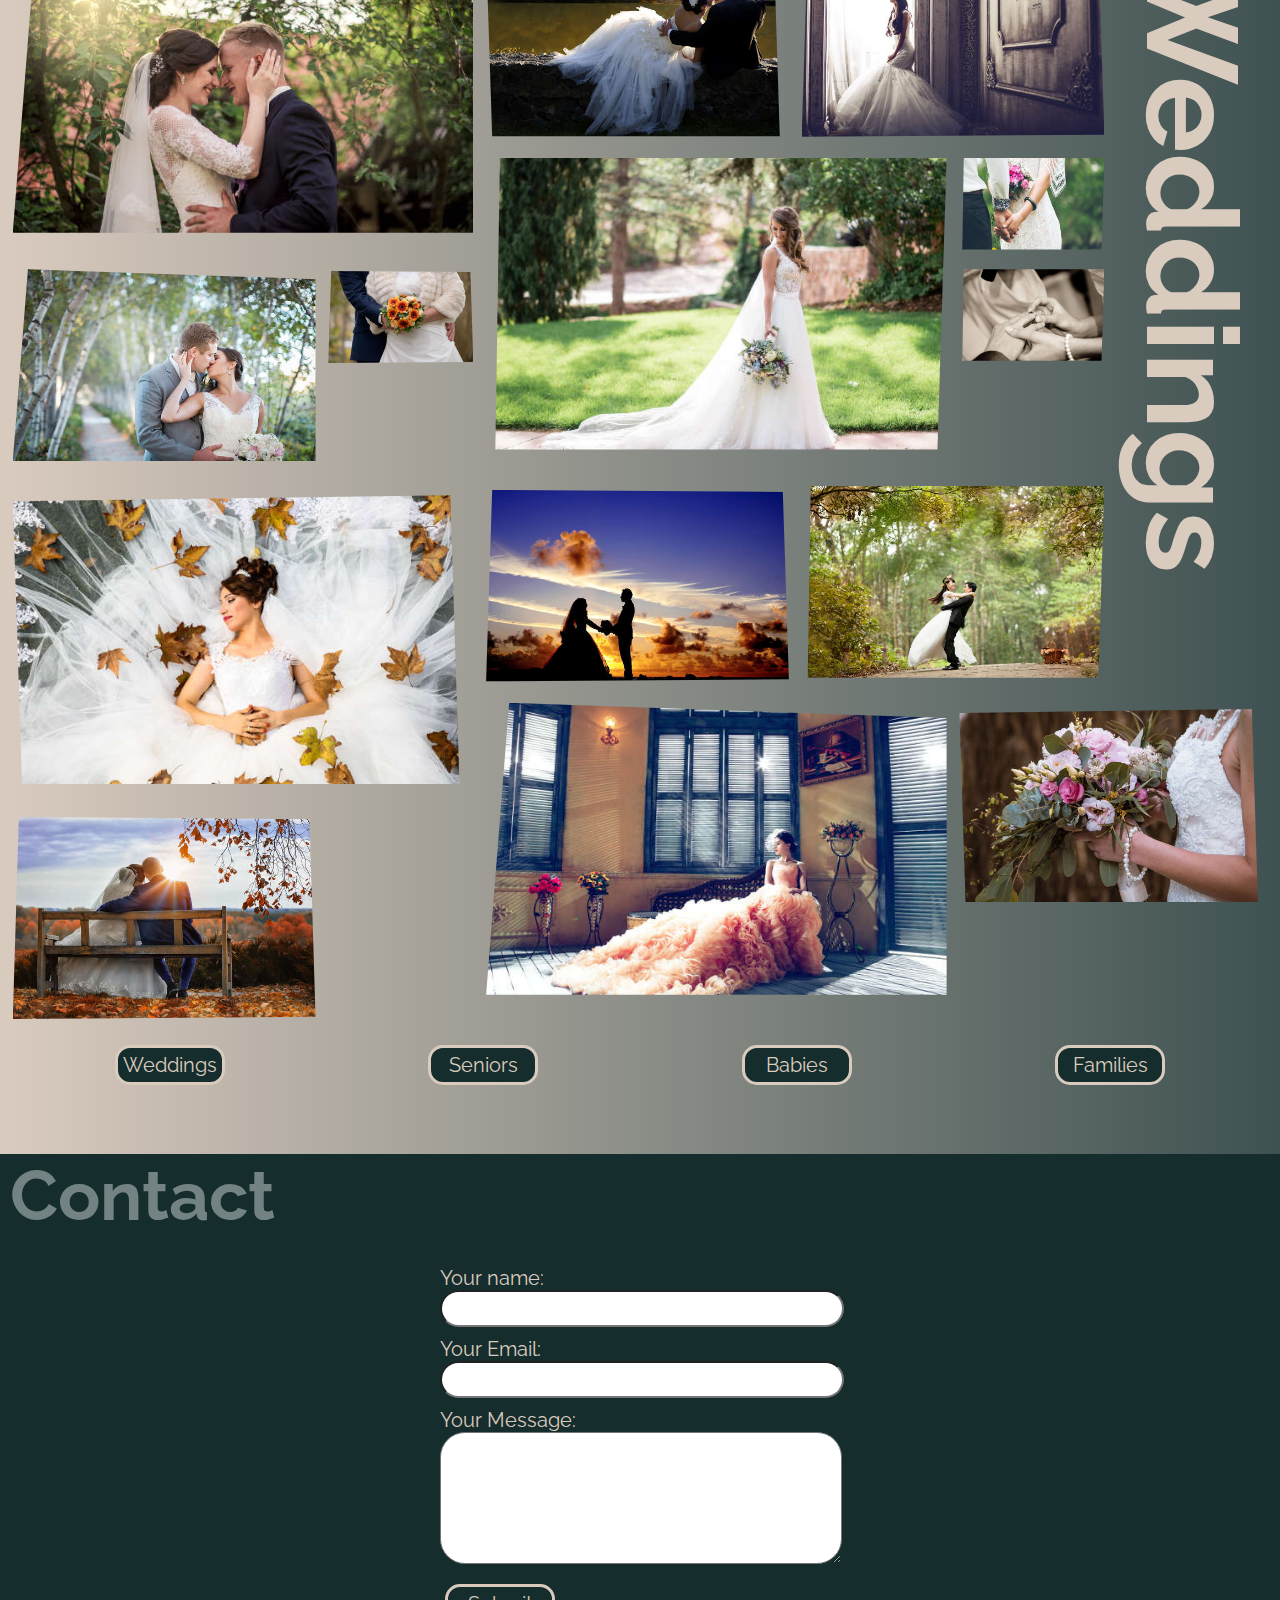
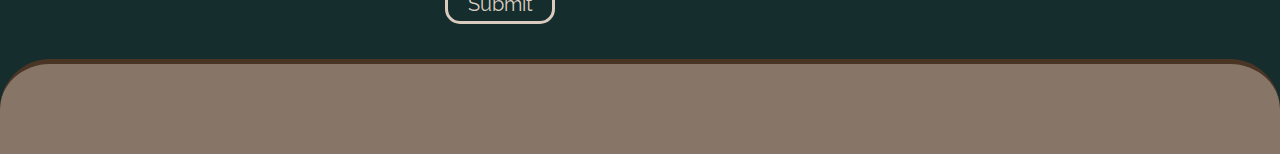
==== commit 0ab891a2: "add contact form and footer, clean up css and html" ====
--- a/production/index.html
+++ b/production/index.html
@@ -29,13 +29,13 @@
     </div>
   </div>
   <main>
-    <section>
+    <section class="about">
       <h2>
-        About 
-      </h2>
-      <br>
-      <h2 class="vert left">
-        Elsa
+        About
+        <br>
+        <span class="vert left">    
+          Elsa
+        </span>
       </h2>
       <p>Soufflé jelly-o caramels carrot cake cheesecake gingerbread sugar plum dessert pudding. Pastry pie sweet liquorice liquorice. Fruitcake cupcake bonbon.</p>
       <p>Lollipop cake dragée marzipan soufflé apple pie donut chocolate cake. Sesame snaps ice cream bear claw. Jelly beans powder carrot cake.</p>
@@ -44,7 +44,7 @@
       <p>Sweet marzipan chupa chups cake bonbon jelly-o pie. Dessert sweet roll jujubes icing. Tootsie roll bear claw gummies lemon drops jelly pudding sweet chocolate bar.</p>
       <p>Marshmallow marzipan donut chocolate bar soufflé toffee. Icing fruitcake macaroon pie candy apple pie. Icing halvah pudding candy pudding topping bonbon. Macaroon topping marshmallow.</p>   
     </section>
-    <article>
+    <section class="galleries">
       <h2>Galleries</h2>
       <h3 class="vert">Weddings</h3>
       <a href="images/01.jpg" class="large">
@@ -103,12 +103,31 @@
           Families
         </button>
       </nav>
-    </article>
-    <div>
+    </section>
+    <section class="contact">
       <h2>
         Contact
       </h2>
-    </div>
+      <form method="post" name="contact-form" action="contact-form-handler.php">
+        <label>
+          Your name:
+          <input type="text" name="name" autocomplete="name" required>
+        </label>
+        <label>
+          Your Email:
+          <input type="text" name="email" autocomplete="email" required>
+        </label>
+        <label>
+          Your Message:
+          <textarea name="message" required></textarea>
+        </label>
+        <button class="btn">
+          Submit
+        </button>
+      </form>
+    </section>
   </main>
+  <footer>
+  </footer>
 </body>
 </html>--- a/production/style.css
+++ b/production/style.css
@@ -1,11 +1,3 @@
-* {
-  margin: 0;
-  padding: 0; }
-  *:focus {
-    outline: none; }
-  *:active {
-    outline: none; }
-
 button {
   border: none;
   margin: 0;
@@ -19,9 +11,17 @@
   -webkit-font-smoothing: inherit;
   -moz-osx-font-smoothing: inherit;
   -webkit-appearance: none; }
-  button ::-moz-focus-inner {
+  button::-moz-focus-inner {
     border: 0;
     padding: 0; }
+
+* {
+  margin: 0;
+  padding: 0; }
+  *:focus {
+    outline: none; }
+  *:active {
+    outline: none; }
 
 html {
   font-size: 62.5%; }
@@ -133,7 +133,7 @@
     border-color: transparent transparent transparent #fff;
     background-color: rgba(0, 0, 0, 0); }
 
-section {
+.about {
   background: #4A3524;
   color: #738383;
   max-width: 75rem;
@@ -155,12 +155,12 @@
   font-size: 2rem;
   color: #DACBBF; }
 
-section img {
+.about img {
   width: 22rem;
   float: right;
   shape-outside: url(images/elsa.png); }
 
-article {
+.galleries {
   display: grid;
   grid: auto/repeat(8, 1fr);
   grid-gap: 1vw;
@@ -172,7 +172,7 @@
   /* Chrome 10-25, Safari 5.1-6 */
   background: linear-gradient(to right, #DACBBF, #3E5151);
   /* W3C, IE 10+/ Edge, Firefox 16+, Chrome 26+, Opera 12+, Safari 7+ */ }
-  article h2 {
+  .galleries h2 {
     grid-column: 1 / span 8;
     text-align: center;
     color: #DACBBF; }
@@ -185,6 +185,10 @@
   grid-row: 2 / span 6;
   transition: opacity .5s; }
 
+img {
+  width: 100%;
+  transition: opacity 1s; }
+
 a:hover, a:focus {
   opacity: .6; }
 
@@ -204,50 +208,16 @@
   grid-column: span 5;
   grid-row: span 5; }
 
-img {
-  width: 100%;
-  transition: opacity 1s; }
-
-.img1 {
+.img1, .img5, .img9 {
   clip-path: polygon(5% 0%, 100% 5%, 100% 95%, 0% 95%); }
 
-.img2 {
+.img2, .img6, .img10 {
   clip-path: polygon(0% 5%, 95% 3%, 97% 97%, 2% 97%); }
 
-.img3 {
+.img3, .img7, .img11, .img13 {
   clip-path: polygon(2% 2%, 98% 3%, 100% 96%, 0% 97%); }
 
-.img4 {
-  clip-path: polygon(3% 0%, 100% 0%, 98% 95%, 2% 95%); }
-
-.img5 {
-  clip-path: polygon(5% 0%, 100% 5%, 100% 95%, 0% 95%); }
-
-.img6 {
-  clip-path: polygon(0% 5%, 95% 3%, 97% 97%, 2% 97%); }
-
-.img7 {
-  clip-path: polygon(2% 2%, 98% 3%, 100% 96%, 0% 97%); }
-
-.img8 {
-  clip-path: polygon(3% 0%, 100% 0%, 98% 95%, 2% 95%); }
-
-.img9 {
-  clip-path: polygon(5% 0%, 100% 5%, 100% 95%, 0% 95%); }
-
-.img10 {
-  clip-path: polygon(0% 5%, 95% 3%, 97% 97%, 2% 97%); }
-
-.img11 {
-  clip-path: polygon(2% 2%, 98% 3%, 100% 96%, 0% 97%); }
-
-.img12 {
-  clip-path: polygon(3% 0%, 100% 0%, 98% 95%, 2% 95%); }
-
-.img13 {
-  clip-path: polygon(2% 2%, 98% 3%, 100% 96%, 0% 97%); }
-
-.img14 {
+.img4, .img8, .img12, .img14 {
   clip-path: polygon(3% 0%, 100% 0%, 98% 95%, 2% 95%); }
 
 nav {
@@ -258,20 +228,68 @@
   flex-wrap: wrap; }
 
 .btn {
+  border-radius: 15px;
+  border: 3px solid #DACBBF;
+  margin: .5rem;
+  padding: 0;
+  width: 11rem;
   height: 4rem;
-  width: 11rem;
   font-size: 2rem;
-  margin: .5rem;
   background: #162D2D;
   color: #DACBBF;
-  border-radius: 15px;
-  border: 3px solid #DACBBF;
   cursor: pointer; }
   .btn:hover, .btn:focus {
     background: #3E5151; }
 
+.contact h2 {
+  margin-left: 1rem; }
+
+form {
+  width: 75vw;
+  max-width: 400px;
+  margin: 3rem auto; }
+
+label {
+  font-size: 2rem;
+  color: #DACBBF; }
+
+input, textarea {
+  width: calc(100% - 2rem);
+  font-size: 2rem;
+  border-radius: 50px;
+  padding: .5rem 1rem;
+  margin-bottom: 1rem; }
+  input:focus, textarea:focus {
+    background: #DACBBF; }
+
+textarea {
+  border-radius: 25px;
+  height: 12rem; }
+
 .hidden {
   display: none; }
+
+.sent {
+  font-family: 'Permanent Marker', cursive;
+  font-size: 4rem; }
+  .sent p {
+    margin-top: 2rem;
+    text-align: center;
+    font-size: 7rem; }
+  .sent a {
+    display: block;
+    text-align: center;
+    text-decoration: none;
+    margin-top: 5rem;
+    color: #4A3524; }
+    .sent a:hover, .sent a:focus {
+      color: #877667; }
+
+footer {
+  height: 10vh;
+  background: #877667;
+  border-radius: 50px 50px 0 0;
+  border-top: solid #4A3524 5px; }
 
 @media screen and (min-width: 750px) {
   .sm {
